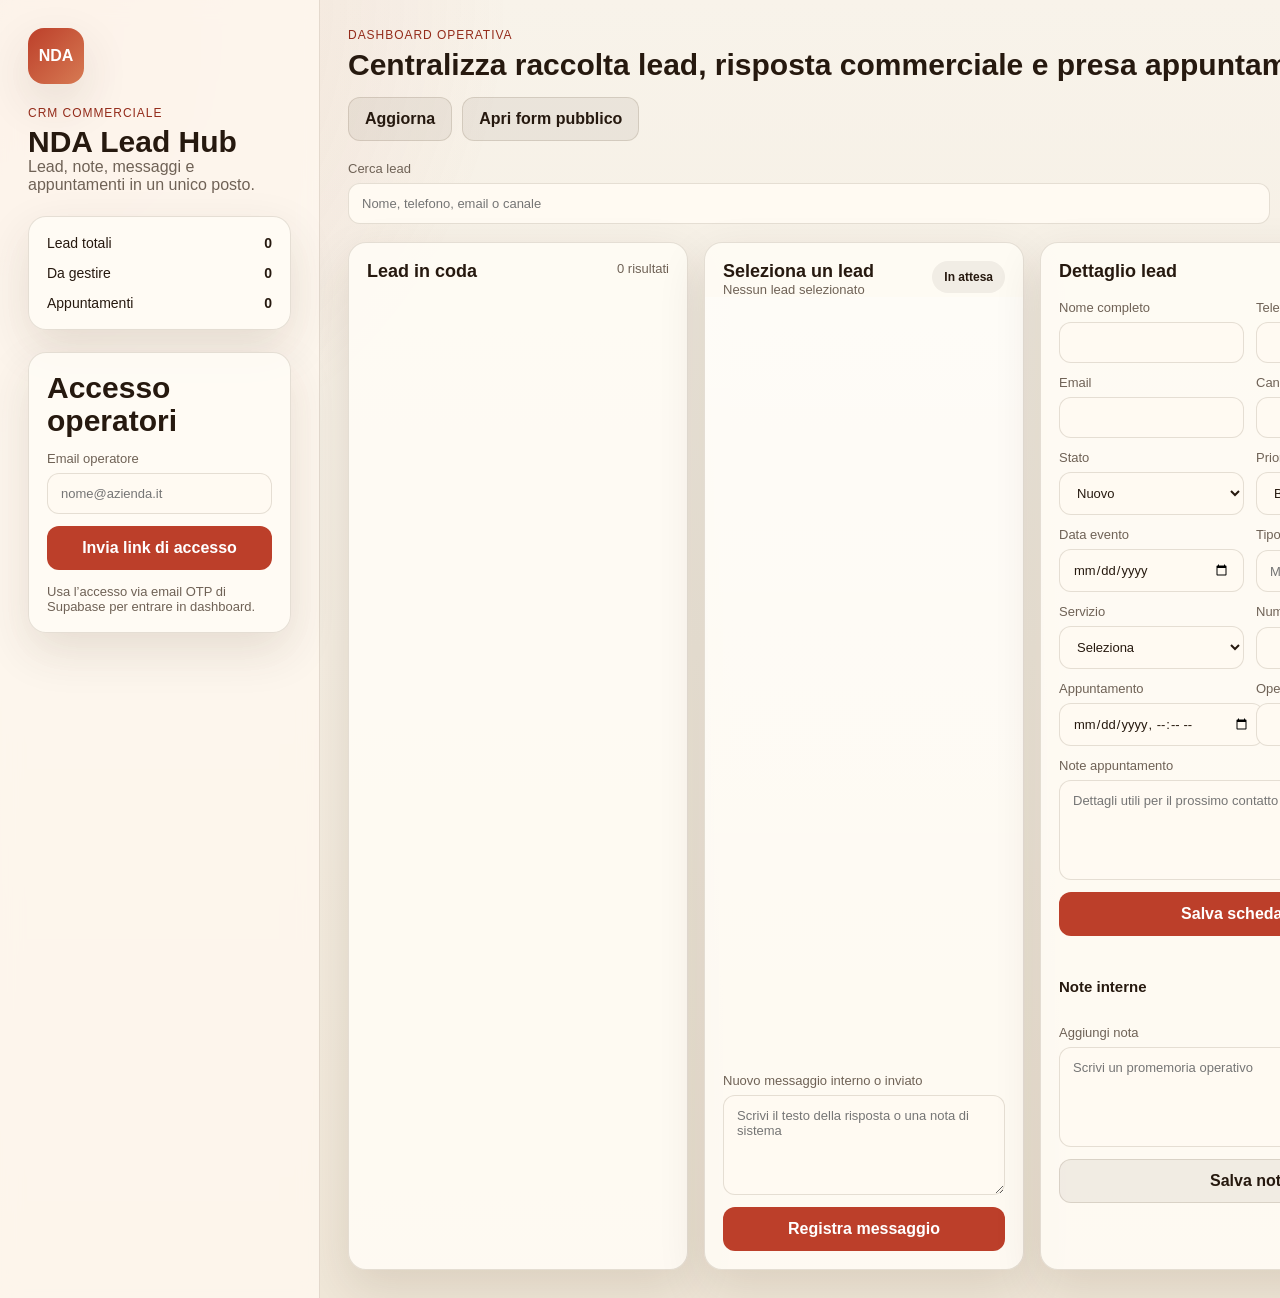
==== app/index.html @ eb1474d1 "Initial commit" ====
<!DOCTYPE html>
<html lang="it">
<head>
  <meta charset="UTF-8" />
  <meta name="viewport" content="width=device-width, initial-scale=1.0" />
  <title>NDA Lead Hub</title>
  <link rel="stylesheet" href="./styles.css" />
</head>
<body>
  <div class="shell">
    <aside class="sidebar">
      <div class="brand-mark">NDA</div>
      <div>
        <p class="eyebrow">CRM commerciale</p>
        <h1>NDA Lead Hub</h1>
        <p class="muted">Lead, note, messaggi e appuntamenti in un unico posto.</p>
      </div>

      <div class="side-block">
        <div class="metric-line">
          <span>Lead totali</span>
          <strong id="metricTotal">0</strong>
        </div>
        <div class="metric-line">
          <span>Da gestire</span>
          <strong id="metricOpen">0</strong>
        </div>
        <div class="metric-line">
          <span>Appuntamenti</span>
          <strong id="metricBooked">0</strong>
        </div>
      </div>

      <div class="side-block">
        <h2>Accesso operatori</h2>
        <form id="loginForm" class="stack">
          <label class="field">
            <span>Email operatore</span>
            <input id="emailInput" type="email" placeholder="nome@azienda.it" required />
          </label>
          <button class="btn btn-primary" type="submit">Invia link di accesso</button>
        </form>
        <div id="sessionBox" class="stack hidden">
          <div class="badge" id="profileBadge">Sessione attiva</div>
          <button id="logoutButton" class="btn btn-secondary" type="button">Esci</button>
        </div>
        <p class="muted small">Usa l’accesso via email OTP di Supabase per entrare in dashboard.</p>
      </div>
    </aside>

    <main class="content">
      <section class="hero">
        <div>
          <p class="eyebrow">Dashboard operativa</p>
          <h2>Centralizza raccolta lead, risposta commerciale e presa appuntamento</h2>
        </div>
        <div class="hero-actions">
          <button id="refreshButton" class="btn btn-secondary" type="button">Aggiorna</button>
          <a class="btn btn-secondary" href="./intake.html" target="_blank" rel="noreferrer">Apri form pubblico</a>
        </div>
      </section>

      <section class="toolbar">
        <label class="field grow">
          <span>Cerca lead</span>
          <input id="searchInput" type="search" placeholder="Nome, telefono, email o canale" />
        </label>
        <label class="field">
          <span>Filtro stato</span>
          <select id="statusFilter">
            <option value="all">Tutti</option>
            <option value="new">Nuovo</option>
            <option value="contacted">Contattato</option>
            <option value="booked">Appuntamento fissato</option>
            <option value="recall">Da ricontattare</option>
            <option value="closed_lost">Chiuso negativo</option>
          </select>
        </label>
      </section>

      <section class="board">
        <div class="panel">
          <div class="panel-head">
            <h3>Lead in coda</h3>
            <span id="leadCountLabel" class="muted small">0 risultati</span>
          </div>
          <div id="leadList" class="lead-list"></div>
        </div>

        <div class="panel">
          <div class="panel-head">
            <div>
              <h3 id="leadTitle">Seleziona un lead</h3>
              <p id="leadMeta" class="muted small">Nessun lead selezionato</p>
            </div>
            <span id="leadStatusBadge" class="status-pill">In attesa</span>
          </div>

          <div class="conversation" id="messageList"></div>

          <form id="messageForm" class="composer">
            <label class="field grow">
              <span>Nuovo messaggio interno o inviato</span>
              <textarea id="messageInput" placeholder="Scrivi il testo della risposta o una nota di sistema"></textarea>
            </label>
            <button class="btn btn-primary" type="submit">Registra messaggio</button>
          </form>
        </div>

        <div class="panel">
          <div class="panel-head">
            <h3>Dettaglio lead</h3>
            <span class="muted small">Scheda operativa</span>
          </div>

          <form id="leadForm" class="stack">
            <div class="grid two">
              <label class="field">
                <span>Nome completo</span>
                <input id="fullNameInput" type="text" />
              </label>
              <label class="field">
                <span>Telefono</span>
                <input id="phoneInput" type="text" />
              </label>
              <label class="field">
                <span>Email</span>
                <input id="leadEmailInput" type="email" />
              </label>
              <label class="field">
                <span>Canale</span>
                <input id="channelInput" type="text" />
              </label>
              <label class="field">
                <span>Stato</span>
                <select id="leadStatusInput">
                  <option value="new">Nuovo</option>
                  <option value="contacted">Contattato</option>
                  <option value="booked">Appuntamento fissato</option>
                  <option value="recall">Da ricontattare</option>
                  <option value="closed_lost">Chiuso negativo</option>
                </select>
              </label>
              <label class="field">
                <span>Priorità</span>
                <select id="priorityInput">
                  <option value="low">Bassa</option>
                  <option value="medium">Media</option>
                  <option value="high">Alta</option>
                </select>
              </label>
            </div>

            <div class="grid two">
              <label class="field">
                <span>Data evento</span>
                <input id="eventDateInput" type="date" />
              </label>
              <label class="field">
                <span>Tipologia evento</span>
                <input id="eventTypeInput" type="text" placeholder="Matrimonio, compleanno..." />
              </label>
              <label class="field">
                <span>Servizio</span>
                <select id="serviceTypeInput">
                  <option value="">Seleziona</option>
                  <option value="pranzo">Pranzo</option>
                  <option value="cena">Cena</option>
                </select>
              </label>
              <label class="field">
                <span>Numero ospiti</span>
                <input id="guestCountInput" type="number" min="1" />
              </label>
              <label class="field">
                <span>Appuntamento</span>
                <input id="appointmentAtInput" type="datetime-local" />
              </label>
              <label class="field">
                <span>Operatore assegnato</span>
                <select id="assignedToInput"></select>
              </label>
            </div>

            <label class="field">
              <span>Note appuntamento</span>
              <textarea id="appointmentNotesInput" placeholder="Dettagli utili per il prossimo contatto"></textarea>
            </label>

            <button class="btn btn-primary" type="submit">Salva scheda lead</button>
          </form>

          <div class="stack top-gap">
            <div class="panel-subhead">
              <h4>Note interne</h4>
            </div>
            <form id="noteForm" class="stack">
              <label class="field">
                <span>Aggiungi nota</span>
                <textarea id="noteInput" placeholder="Scrivi un promemoria operativo"></textarea>
              </label>
              <button class="btn btn-secondary" type="submit">Salva nota</button>
            </form>
            <div id="noteList" class="note-list"></div>
          </div>
        </div>
      </section>
    </main>
  </div>

  <div id="toast" class="toast"></div>

  <script type="module" src="./app.js"></script>
</body>
</html>
---- app/styles.css ----
:root {
  --bg: #f4efe6;
  --bg-strong: #efe6d7;
  --panel: rgba(255, 252, 245, 0.88);
  --panel-strong: #fffaf2;
  --line: rgba(72, 52, 25, 0.14);
  --text: #26190f;
  --muted: #6f6256;
  --accent: #bc3f2a;
  --accent-dark: #942c1b;
  --soft: #ded1be;
  --success: #20735b;
  --warning: #b87518;
  --danger: #b64646;
  --shadow: 0 18px 48px rgba(55, 33, 9, 0.12);
  --radius: 18px;
}

* {
  box-sizing: border-box;
}

body {
  margin: 0;
  font-family: "Segoe UI", "Helvetica Neue", Arial, sans-serif;
  background:
    radial-gradient(circle at top left, rgba(188, 63, 42, 0.14), transparent 28%),
    linear-gradient(180deg, #f8f3ea 0%, #f0e7d8 100%);
  color: var(--text);
}

a {
  color: inherit;
}

.shell {
  min-height: 100vh;
  display: grid;
  grid-template-columns: 320px 1fr;
}

.sidebar {
  padding: 28px;
  border-right: 1px solid var(--line);
  background: rgba(255, 248, 239, 0.82);
  backdrop-filter: blur(10px);
  display: grid;
  align-content: start;
  gap: 22px;
}

.brand-mark {
  width: 56px;
  height: 56px;
  border-radius: 16px;
  display: grid;
  place-items: center;
  color: #fff;
  font-weight: 800;
  letter-spacing: 0;
  background: linear-gradient(135deg, var(--accent), #d77a53);
  box-shadow: var(--shadow);
}

.eyebrow {
  margin: 0 0 6px;
  text-transform: uppercase;
  font-size: 12px;
  letter-spacing: 0.08em;
  color: var(--accent-dark);
}

h1,
h2,
h3,
h4,
p {
  margin: 0;
}

h1 {
  font-size: 30px;
  line-height: 1.05;
}

h2 {
  font-size: 30px;
  line-height: 1.1;
}

h3 {
  font-size: 18px;
}

h4 {
  font-size: 15px;
}

.muted {
  color: var(--muted);
}

.small {
  font-size: 13px;
}

.side-block,
.panel,
.public-card {
  background: var(--panel);
  border: 1px solid var(--line);
  border-radius: var(--radius);
  box-shadow: var(--shadow);
}

.side-block {
  padding: 18px;
  display: grid;
  gap: 14px;
}

.metric-line {
  display: flex;
  justify-content: space-between;
  gap: 12px;
  align-items: center;
  font-size: 14px;
}

.content {
  padding: 28px;
  display: grid;
  gap: 18px;
}

.hero,
.toolbar {
  display: flex;
  justify-content: space-between;
  gap: 16px;
  align-items: end;
  flex-wrap: wrap;
}

.hero-actions {
  display: flex;
  gap: 10px;
  flex-wrap: wrap;
}

.board {
  display: grid;
  grid-template-columns: 340px minmax(320px, 1fr) 420px;
  gap: 16px;
  min-height: 72vh;
}

.panel {
  overflow: hidden;
  display: grid;
  grid-template-rows: auto 1fr;
}

.panel-head,
.panel-subhead {
  padding: 18px 18px 0;
  display: flex;
  justify-content: space-between;
  gap: 14px;
  align-items: start;
}

.lead-list,
.conversation,
.note-list {
  padding: 18px;
  overflow: auto;
}

.lead-list,
.note-list {
  display: grid;
  gap: 10px;
  align-content: start;
}

.lead-card,
.note-card {
  border: 1px solid var(--line);
  border-radius: 14px;
  padding: 14px;
  background: rgba(255, 255, 255, 0.55);
  cursor: pointer;
}

.lead-card.active {
  border-color: rgba(188, 63, 42, 0.35);
  background: rgba(188, 63, 42, 0.08);
}

.lead-card-head {
  display: flex;
  justify-content: space-between;
  gap: 12px;
  align-items: start;
}

.lead-name {
  font-weight: 700;
}

.status-pill {
  display: inline-flex;
  align-items: center;
  justify-content: center;
  min-height: 32px;
  padding: 6px 12px;
  border-radius: 999px;
  background: rgba(38, 25, 15, 0.06);
  color: var(--text);
  font-size: 12px;
  font-weight: 700;
}

.status-new {
  background: rgba(77, 111, 201, 0.12);
  color: #3152a0;
}

.status-contacted {
  background: rgba(184, 117, 24, 0.12);
  color: #975f13;
}

.status-booked {
  background: rgba(32, 115, 91, 0.12);
  color: #145342;
}

.status-recall {
  background: rgba(107, 80, 158, 0.14);
  color: #5b3f93;
}

.status-closed_lost {
  background: rgba(182, 70, 70, 0.12);
  color: #8c3030;
}

.conversation {
  display: grid;
  gap: 12px;
  align-content: start;
  background: linear-gradient(180deg, rgba(255, 255, 255, 0.34), rgba(255, 255, 255, 0));
}

.bubble {
  max-width: 88%;
  border-radius: 16px;
  padding: 12px 14px;
  line-height: 1.45;
  font-size: 14px;
  border: 1px solid var(--line);
  white-space: pre-wrap;
}

.incoming {
  background: rgba(255, 255, 255, 0.72);
}

.outgoing {
  background: rgba(188, 63, 42, 0.12);
  justify-self: end;
}

.system {
  background: rgba(38, 25, 15, 0.05);
  color: var(--muted);
}

.composer,
.stack {
  display: grid;
  gap: 12px;
}

.composer,
#leadForm,
#noteForm {
  padding: 18px;
}

.field {
  display: grid;
  gap: 7px;
  font-size: 13px;
  color: var(--muted);
}

.field input,
.field select,
.field textarea {
  width: 100%;
  border-radius: 12px;
  border: 1px solid var(--line);
  background: var(--panel-strong);
  color: var(--text);
  padding: 12px 13px;
  font: inherit;
  outline: none;
}

.field textarea {
  min-height: 100px;
  resize: vertical;
}

.grid.two {
  display: grid;
  grid-template-columns: repeat(2, minmax(0, 1fr));
  gap: 12px;
}

.grow {
  flex: 1;
}

.btn {
  border: 0;
  border-radius: 12px;
  padding: 12px 16px;
  cursor: pointer;
  font: inherit;
  font-weight: 700;
  text-decoration: none;
  display: inline-flex;
  align-items: center;
  justify-content: center;
  min-height: 44px;
}

.btn-primary {
  background: var(--accent);
  color: #fff;
}

.btn-secondary {
  background: rgba(38, 25, 15, 0.06);
  color: var(--text);
  border: 1px solid var(--line);
}

.badge {
  display: inline-flex;
  width: fit-content;
  padding: 8px 12px;
  border-radius: 999px;
  background: rgba(32, 115, 91, 0.12);
  color: var(--success);
  font-size: 12px;
  font-weight: 700;
}

.hidden {
  display: none;
}

.top-gap {
  margin-top: 6px;
}

.toast {
  position: fixed;
  right: 18px;
  bottom: 18px;
  padding: 14px 16px;
  border-radius: 14px;
  background: rgba(38, 25, 15, 0.92);
  color: #fff;
  box-shadow: var(--shadow);
  display: none;
  z-index: 20;
}

.public-page {
  min-height: 100vh;
  display: grid;
  place-items: center;
  padding: 24px;
}

.public-shell {
  width: 100%;
  max-width: 860px;
}

.public-card {
  padding: 28px;
}

@media (max-width: 1220px) {
  .board {
    grid-template-columns: 320px 1fr;
  }

  .board .panel:last-child {
    grid-column: 1 / -1;
  }
}

@media (max-width: 920px) {
  .shell {
    grid-template-columns: 1fr;
  }

  .sidebar {
    border-right: 0;
    border-bottom: 1px solid var(--line);
  }

  .board {
    grid-template-columns: 1fr;
  }
}

@media (max-width: 640px) {
  .content,
  .sidebar,
  .public-card {
    padding: 18px;
  }

  .grid.two {
    grid-template-columns: 1fr;
  }

  h1,
  h2 {
    font-size: 24px;
  }

  .bubble {
    max-width: 96%;
  }
}
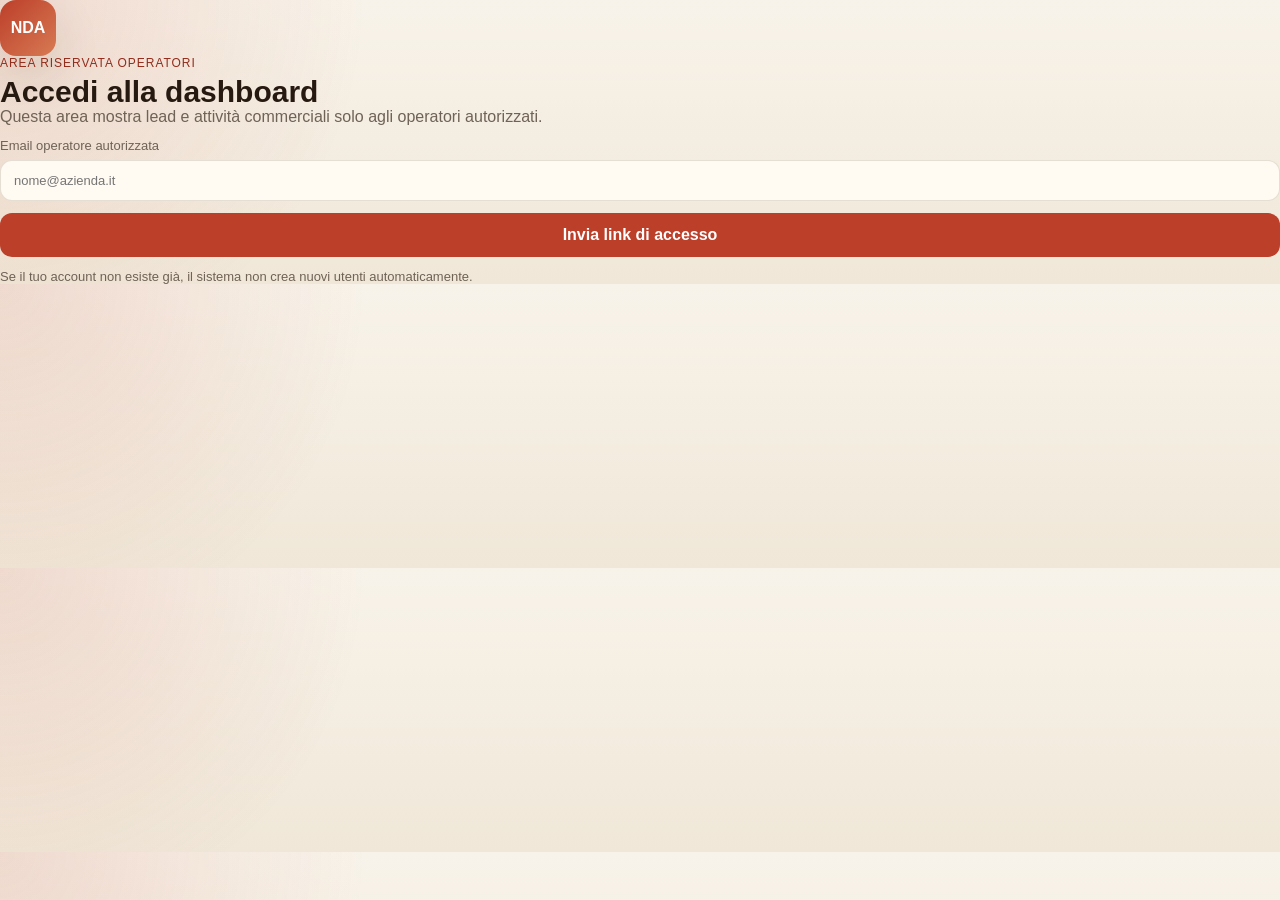
==== commit edb0043d: "Require authenticated access before showing dashboard" ====
--- a/app/index.html
+++ b/app/index.html
@@ -7,7 +7,32 @@
   <link rel="stylesheet" href="./styles.css" />
 </head>
 <body>
-  <div class="shell">
+  <section id="authGate" class="auth-gate">
+    <div class="auth-card">
+      <div class="brand-mark">NDA</div>
+      <div class="stack">
+        <div>
+          <p class="eyebrow">Area riservata operatori</p>
+          <h1>Accedi alla dashboard</h1>
+          <p class="muted">Questa area mostra lead e attività commerciali solo agli operatori autorizzati.</p>
+        </div>
+
+        <form id="loginForm" class="stack">
+          <label class="field">
+            <span>Email operatore autorizzata</span>
+            <input id="emailInput" type="email" placeholder="nome@azienda.it" required />
+          </label>
+          <button class="btn btn-primary" type="submit">Invia link di accesso</button>
+        </form>
+
+        <div id="authInfo" class="auth-info muted small">
+          Se il tuo account non esiste già, il sistema non crea nuovi utenti automaticamente.
+        </div>
+      </div>
+    </div>
+  </section>
+
+  <div id="appShell" class="shell hidden">
     <aside class="sidebar">
       <div class="brand-mark">NDA</div>
       <div>
@@ -33,18 +58,11 @@
 
       <div class="side-block">
         <h2>Accesso operatori</h2>
-        <form id="loginForm" class="stack">
-          <label class="field">
-            <span>Email operatore</span>
-            <input id="emailInput" type="email" placeholder="nome@azienda.it" required />
-          </label>
-          <button class="btn btn-primary" type="submit">Invia link di accesso</button>
-        </form>
         <div id="sessionBox" class="stack hidden">
           <div class="badge" id="profileBadge">Sessione attiva</div>
           <button id="logoutButton" class="btn btn-secondary" type="button">Esci</button>
         </div>
-        <p class="muted small">Usa l’accesso via email OTP di Supabase per entrare in dashboard.</p>
+        <p class="muted small">Accesso consentito solo a operatori già abilitati in Supabase Auth.</p>
       </div>
     </aside>
 
@@ -213,4 +231,3 @@
   <script type="module" src="./app.js"></script>
 </body>
 </html>
-
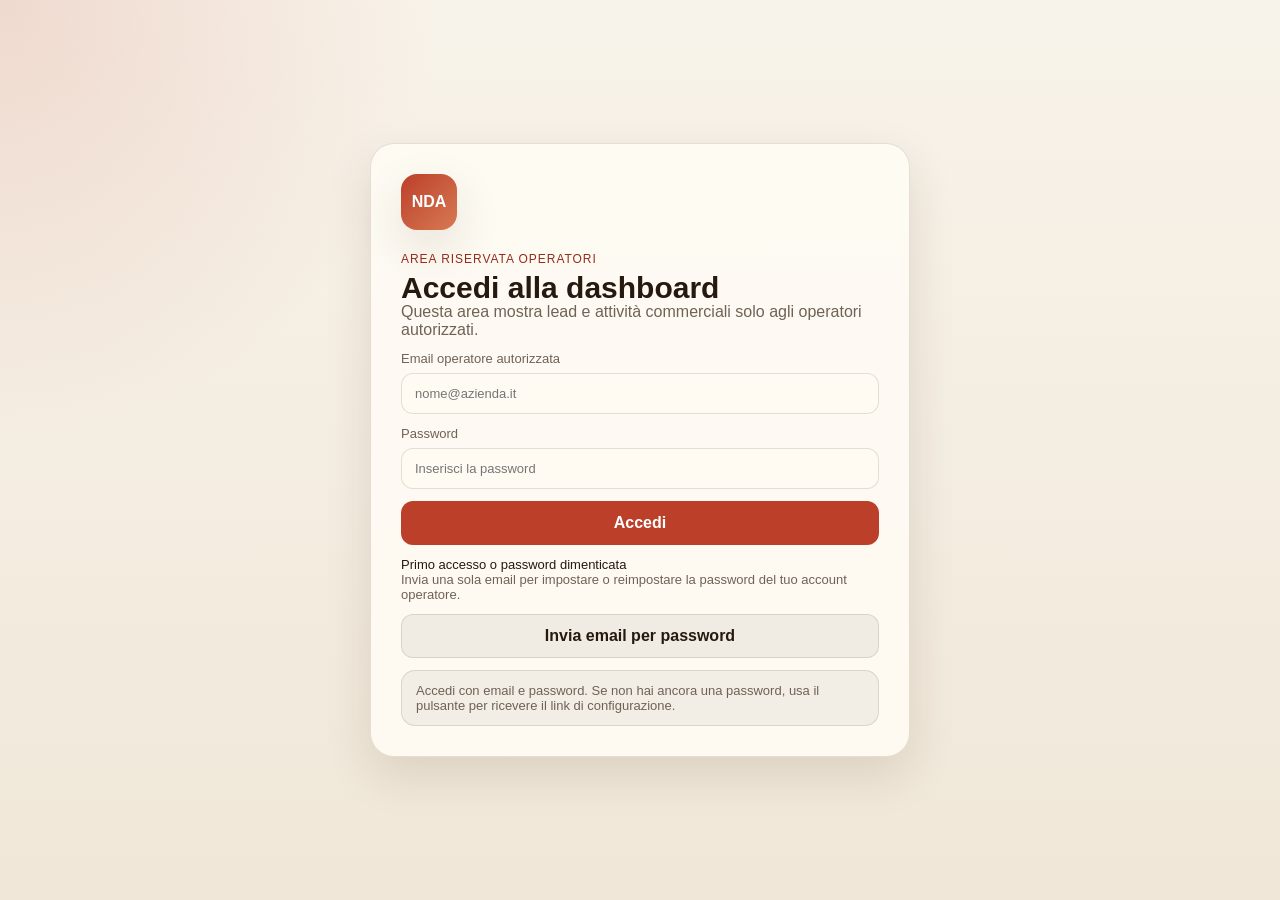
==== commit e7cba7ca: "Switch dashboard login to email and password" ====
--- a/app/index.html
+++ b/app/index.html
@@ -22,11 +22,39 @@
             <span>Email operatore autorizzata</span>
             <input id="emailInput" type="email" placeholder="nome@azienda.it" required />
           </label>
-          <button class="btn btn-primary" type="submit">Invia link di accesso</button>
+          <label class="field">
+            <span>Password</span>
+            <input id="passwordInput" type="password" placeholder="Inserisci la password" required />
+          </label>
+          <button class="btn btn-primary" type="submit">Accedi</button>
         </form>
 
+        <form id="passwordRecoveryForm" class="stack">
+          <div>
+            <p class="small">Primo accesso o password dimenticata</p>
+            <p class="muted small">Invia una sola email per impostare o reimpostare la password del tuo account operatore.</p>
+          </div>
+          <button id="sendResetButton" class="btn btn-secondary" type="submit">Invia email per password</button>
+        </form>
+
+        <form id="passwordUpdateForm" class="stack hidden">
+          <div>
+            <p class="small">Nuova password</p>
+            <p class="muted small">Se sei arrivato da una mail di recupero, imposta qui la nuova password.</p>
+          </div>
+          <label class="field">
+            <span>Nuova password</span>
+            <input id="newPasswordInput" type="password" placeholder="Almeno 8 caratteri" />
+          </label>
+          <label class="field">
+            <span>Conferma password</span>
+            <input id="confirmPasswordInput" type="password" placeholder="Ripeti la password" />
+          </label>
+          <button class="btn btn-primary" type="submit">Salva nuova password</button>
+        </form>
+
         <div id="authInfo" class="auth-info muted small">
-          Se il tuo account non esiste già, il sistema non crea nuovi utenti automaticamente.
+          Accedi con email e password. Se non hai ancora una password, usa il pulsante per ricevere il link di configurazione.
         </div>
       </div>
     </div>
--- a/app/styles.css
+++ b/app/styles.css
@@ -29,6 +29,10 @@
   color: var(--text);
 }
 
+body.auth-locked {
+  min-height: 100vh;
+}
+
 a {
   color: inherit;
 }
@@ -37,6 +41,31 @@
   min-height: 100vh;
   display: grid;
   grid-template-columns: 320px 1fr;
+}
+
+.auth-gate {
+  min-height: 100vh;
+  display: grid;
+  place-items: center;
+  padding: 24px;
+}
+
+.auth-card {
+  width: min(540px, 100%);
+  background: var(--panel);
+  border: 1px solid var(--line);
+  border-radius: 24px;
+  box-shadow: var(--shadow);
+  padding: 30px;
+  display: grid;
+  gap: 22px;
+}
+
+.auth-info {
+  padding: 12px 14px;
+  border-radius: 14px;
+  background: rgba(38, 25, 15, 0.05);
+  border: 1px solid var(--line);
 }
 
 .sidebar {
@@ -443,4 +472,3 @@
     max-width: 96%;
   }
 }
-
